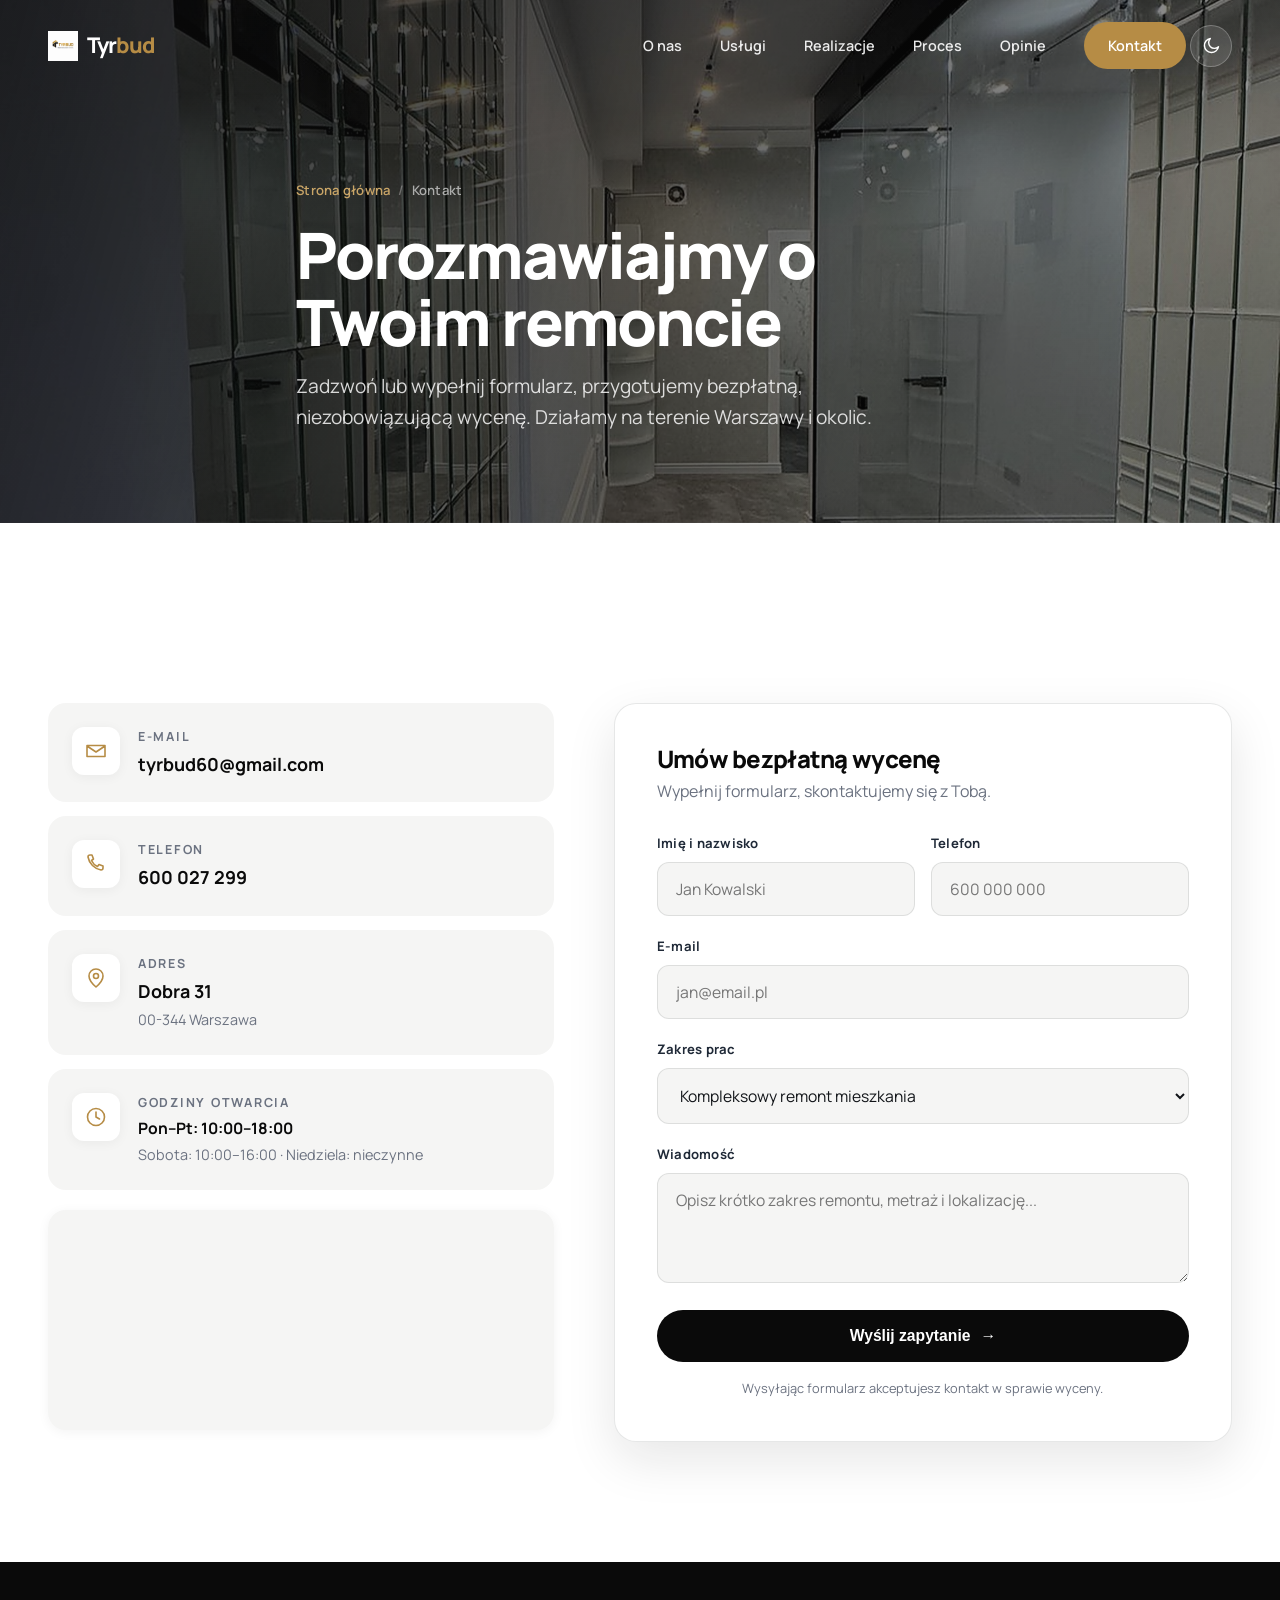
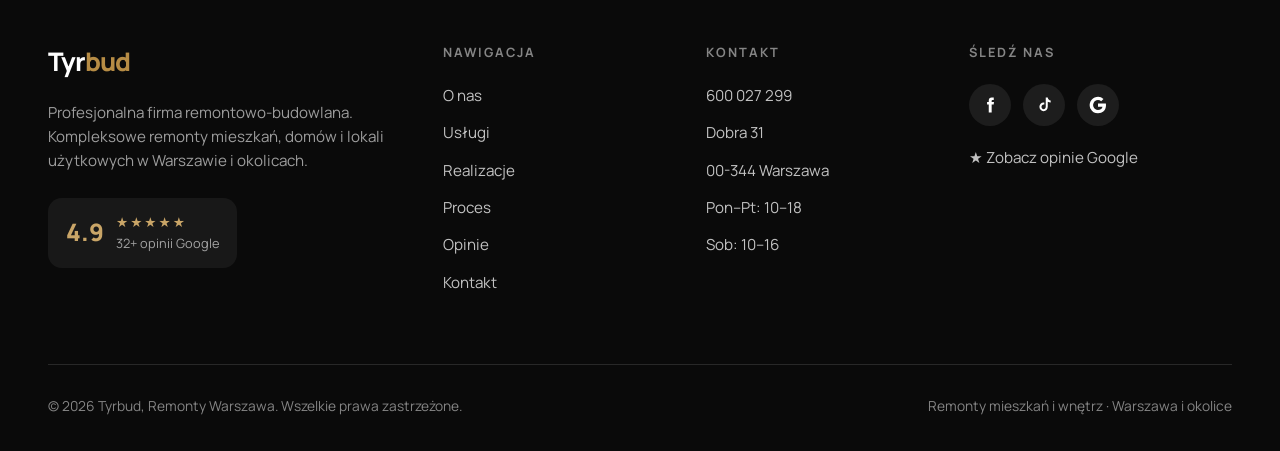
==== kontakt.html @ 95dbd60f "Add files via upload" ====
<!DOCTYPE html>
<html lang="pl" class="no-js">
<head>
<script>document.documentElement.classList.remove('no-js')</script>
<script>(function(){try{var t=localStorage.getItem('tyrbud-theme');if(t==='dark')document.documentElement.setAttribute('data-theme','dark');}catch(e){}})();</script>
<meta charset="UTF-8" />
<meta name="viewport" content="width=device-width, initial-scale=1.0" />
<meta name="robots" content="index, follow" />
<meta name="theme-color" content="#0A0A0A" />
<link rel="icon" type="image/png" href="assets/img/favicon.png" />
<title>Tyrbud | Kontakt · Umów Bezpłatną Wycenę Remontu w Warszawie</title>
<meta name="description" content="Skontaktuj się z Tyrbud: tel. 600 027 299, Dobra 31, 00-344 Warszawa. Umów bezpłatną wycenę remontu mieszkania lub łazienki. Warszawa i okolice." />
<link rel="canonical" href="https://tyrbud.pl/kontakt.html" />
<meta property="og:url" content="https://tyrbud.pl/kontakt.html" />
<meta property="og:type" content="website" />
<meta property="og:locale" content="pl_PL" />
<meta property="og:title" content="Tyrbud | Kontakt · Umów Bezpłatną Wycenę Remontu w Warszawie" />
<meta property="og:description" content="Skontaktuj się z Tyrbud: tel. 600 027 299, Dobra 31, 00-344 Warszawa. Umów bezpłatną wycenę remontu mieszkania lub łazienki. Warszawa i okolice." />
<meta property="og:image" content="https://tyrbud.pl/assets/img/tla/hero.jpg" />
<link rel="preconnect" href="https://fonts.googleapis.com" />
<link rel="preconnect" href="https://fonts.gstatic.com" crossorigin />
<link href="https://fonts.googleapis.com/css2?family=Manrope:wght@300;400;500;600;700;800&display=swap" rel="stylesheet" />
<link rel="stylesheet" href="assets/style.css" />

<script type="application/ld+json">
{
  "@context": "https://schema.org",
  "@type": ["LocalBusiness", "HomeAndConstructionBusiness"],
  "name": "Tyrbud, Remonty Warszawa",
  "url": "https://tyrbud.pl/",
  "telephone": "+48600027299",
  "priceRange": "$$",
  "image": "https://tyrbud.pl/assets/img/tla/hero.jpg",
  "address": {"@type": "PostalAddress","streetAddress": "Dobra 31","postalCode": "00-344","addressLocality": "Warszawa","addressCountry": "PL"},
  "geo": {"@type": "GeoCoordinates","latitude": 52.2394,"longitude": 21.0269},
  "areaServed": "Warszawa i okolice",
  "sameAs": ["https://www.facebook.com/Tyrbud/?locale=pl_PL", "https://www.google.com/maps/place/Remonty+Warszawa+-+Tyrbud"],
  "openingHoursSpecification": [
    {"@type": "OpeningHoursSpecification","dayOfWeek": ["Monday","Tuesday","Wednesday","Thursday","Friday"],"opens": "10:00","closes": "18:00"},
    {"@type": "OpeningHoursSpecification","dayOfWeek": "Saturday","opens": "10:00","closes": "16:00"}
  ],
  "aggregateRating": {"@type": "AggregateRating","ratingValue": "4.9","reviewCount": "32"}
}
</script>
</head>
<body>
<!-- SVG icon definitions -->
<svg width="0" height="0" style="position:absolute" aria-hidden="true" focusable="false">
  <defs>
    <g id="i-home"><path fill="none" stroke="currentColor" stroke-width="1.6" stroke-linecap="round" stroke-linejoin="round" d="M3 11.5 12 4l9 7.5M5 10v10h5v-6h4v6h5V10"/></g>
    <g id="i-house"><path fill="none" stroke="currentColor" stroke-width="1.6" stroke-linecap="round" stroke-linejoin="round" d="M4 21V9l8-6 8 6v12M4 21h16M9 21v-5h6v5M14 8h3"/></g>
    <g id="i-bath"><path fill="none" stroke="currentColor" stroke-width="1.6" stroke-linecap="round" stroke-linejoin="round" d="M3 12h18M5 12v4a3 3 0 0 0 3 3h8a3 3 0 0 0 3-3v-4M6 12V6a2 2 0 0 1 2-2 2 2 0 0 1 2 2M7 19l-1 2M18 19l1 2"/></g>
    <g id="i-kitchen"><path fill="none" stroke="currentColor" stroke-width="1.6" stroke-linecap="round" stroke-linejoin="round" d="M4 3h16v18H4zM4 9h16M8 5v2M12 5v2M8 13v4"/></g>
    <g id="i-paint"><path fill="none" stroke="currentColor" stroke-width="1.6" stroke-linecap="round" stroke-linejoin="round" d="M4 5a1 1 0 0 1 1-1h11a1 1 0 0 1 1 1v4a1 1 0 0 1-1 1H5a1 1 0 0 1-1-1zM17 6h2a1 1 0 0 1 1 1v3a2 2 0 0 1-2 2h-6v3M11 17h2v5h-2z"/></g>
    <g id="i-trowel"><path fill="none" stroke="currentColor" stroke-width="1.6" stroke-linecap="round" stroke-linejoin="round" d="M14 3 21 10 12 13 3 21M14 10 8 16"/></g>
    <g id="i-plank"><path fill="none" stroke="currentColor" stroke-width="1.6" stroke-linecap="round" stroke-linejoin="round" d="M3 6h18v4H3zM3 14h18v4H3zM8 6v4M15 14v4"/></g>
    <g id="i-tile"><path fill="none" stroke="currentColor" stroke-width="1.6" stroke-linecap="round" stroke-linejoin="round" d="M4 4h7v7H4zM13 4h7v7h-7zM4 13h7v7H4zM13 13h7v7h-7z"/></g>
    <g id="i-bolt"><path fill="none" stroke="currentColor" stroke-width="1.6" stroke-linecap="round" stroke-linejoin="round" d="M13 2 4 14h7l-1 8 9-12h-7z"/></g>
    <g id="i-water"><path fill="none" stroke="currentColor" stroke-width="1.6" stroke-linecap="round" stroke-linejoin="round" d="M12 3s6 6.5 6 10.5A6 6 0 0 1 6 13.5C6 9.5 12 3 12 3z"/></g>
    <g id="i-ruler"><path fill="none" stroke="currentColor" stroke-width="1.6" stroke-linecap="round" stroke-linejoin="round" d="M4 15 15 4l5 5L9 20zM8 11l2 2M11 8l2 2M14 5l2 2"/></g>
    <g id="i-tools"><path fill="none" stroke="currentColor" stroke-width="1.6" stroke-linecap="round" stroke-linejoin="round" d="M14 6a3.5 3.5 0 0 0 4.6 4.6L21 13l-3 3-2.4-2.4A3.5 3.5 0 0 0 11 9L8 6l2-2zM6 14l4 4-3 3-4-4z"/></g>
    <g id="i-clock"><circle cx="12" cy="12" r="8.5" fill="none" stroke="currentColor" stroke-width="1.6"/><path fill="none" stroke="currentColor" stroke-width="1.6" stroke-linecap="round" d="M12 7v5l3.5 2"/></g>
    <g id="i-user"><path fill="none" stroke="currentColor" stroke-width="1.6" stroke-linecap="round" stroke-linejoin="round" d="M12 12a4 4 0 1 0 0-8 4 4 0 0 0 0 8zM5 20a7 7 0 0 1 14 0"/></g>
    <g id="i-award"><circle cx="12" cy="9" r="5.5" fill="none" stroke="currentColor" stroke-width="1.6"/><path fill="none" stroke="currentColor" stroke-width="1.6" stroke-linecap="round" stroke-linejoin="round" d="M9 13.5 8 21l4-2 4 2-1-7.5"/></g>
    <g id="i-diamond"><path fill="none" stroke="currentColor" stroke-width="1.6" stroke-linecap="round" stroke-linejoin="round" d="M6 3h12l3 5-9 13L3 8zM3 8h18M9 3 8 8l4 13M15 3l1 5-4 13"/></g>
    <g id="i-shield"><path fill="none" stroke="currentColor" stroke-width="1.6" stroke-linecap="round" stroke-linejoin="round" d="M12 3 5 6v5c0 4.5 3 8 7 10 4-2 7-5.5 7-10V6zM9 12l2 2 4-4"/></g>
    <g id="i-box"><path fill="none" stroke="currentColor" stroke-width="1.6" stroke-linecap="round" stroke-linejoin="round" d="M3 7 12 3l9 4v10l-9 4-9-4zM3 7l9 4 9-4M12 11v10"/></g>
    <g id="i-doc"><path fill="none" stroke="currentColor" stroke-width="1.6" stroke-linecap="round" stroke-linejoin="round" d="M6 3h8l4 4v14H6zM14 3v4h4M9 12h6M9 16h6"/></g>
    <g id="i-search"><circle cx="11" cy="11" r="6" fill="none" stroke="currentColor" stroke-width="1.6"/><path fill="none" stroke="currentColor" stroke-width="1.6" stroke-linecap="round" d="m20 20-4.5-4.5"/></g>
    <g id="i-phone"><path fill="none" stroke="currentColor" stroke-width="1.6" stroke-linecap="round" stroke-linejoin="round" d="M4 5c0-1 .8-2 2-2h2l1.5 4-2 1.5a12 12 0 0 0 6 6l1.5-2 4 1.5v2c0 1.2-1 2-2 2A16 16 0 0 1 4 5z"/></g>
    <g id="i-mail"><path fill="none" stroke="currentColor" stroke-width="1.6" stroke-linecap="round" stroke-linejoin="round" d="M3 6.5h18v11H3zM3 7l9 6 9-6"/></g>
    <g id="i-pin"><path fill="none" stroke="currentColor" stroke-width="1.6" stroke-linecap="round" stroke-linejoin="round" d="M12 21s7-6 7-11a7 7 0 0 0-14 0c0 5 7 11 7 11z"/><circle cx="12" cy="10" r="2.5" fill="none" stroke="currentColor" stroke-width="1.6"/></g>
    <g id="i-check"><path fill="none" stroke="currentColor" stroke-width="2" stroke-linecap="round" stroke-linejoin="round" d="m5 12 4 4 10-10"/></g>
    <g id="i-star"><path fill="currentColor" d="m12 3 2.6 5.3 5.9.9-4.3 4.1 1 5.8L12 16.9 6.8 19.1l1-5.8L3.5 9.2l5.9-.9z"/></g>
    <g id="i-fb"><path fill="currentColor" d="M14 8.5V7c0-.7.3-1 1-1h1.5V3H14c-2.2 0-3.5 1.3-3.5 3.6V8.5H8.5v3h2V21h3.5v-9.5h2.4l.4-3z"/></g>
    <g id="i-tiktok"><path fill="currentColor" d="M16.5 3c.3 2 1.6 3.5 3.5 3.7v2.4c-1.2 0-2.4-.4-3.5-1v6.1c0 3-2.2 5.3-5 5.3s-5-2.4-5-5.3 2.2-5.3 5-5.3c.3 0 .6 0 .9.1v2.5c-.3-.1-.6-.2-.9-.2-1.4 0-2.5 1.2-2.5 2.9s1.1 2.9 2.5 2.9 2.6-1.2 2.6-2.9V3z"/></g>
    <g id="i-google"><path fill="currentColor" d="M21.6 12.2c0-.7-.1-1.4-.2-2H12v3.8h5.4a4.6 4.6 0 0 1-2 3v2.5h3.2c1.9-1.7 3-4.3 3-7.3z"/><path fill="currentColor" d="M12 22c2.7 0 5-.9 6.6-2.4l-3.2-2.5c-.9.6-2 .9-3.4.9-2.6 0-4.8-1.7-5.6-4.1H3.1v2.6A10 10 0 0 0 12 22z"/><path fill="currentColor" d="M6.4 13.9a6 6 0 0 1 0-3.8V7.5H3.1a10 10 0 0 0 0 9z"/><path fill="currentColor" d="M12 6c1.5 0 2.8.5 3.8 1.5l2.8-2.8A10 10 0 0 0 3.1 7.5l3.3 2.6C7.2 7.7 9.4 6 12 6z"/></g>
  </defs>
</svg>
<header class="nav" id="nav">
  <div class="wrap nav-inner">
    <a href="index.html" class="logo"><img class="logo-mark logo-mark-light" src="assets/img/znak-light.png" alt="" aria-hidden="true" /><img class="logo-mark logo-mark-dark" src="assets/img/znak.png" alt="" aria-hidden="true" /><span class="logo-txt">Tyr<b>bud</b></span></a>
    <nav class="nav-links" id="navLinks">
      <a href="o-nas.html">O nas</a>
      <a href="uslugi.html">Usługi</a>
      <a href="realizacje.html">Realizacje</a>
      <a href="proces.html">Proces</a>
      <a href="opinie.html">Opinie</a>
      <a href="kontakt.html" class="nav-cta">Kontakt</a>
    </nav>
    <button class="burger" id="burger" aria-label="Menu"><span></span><span></span><span></span></button>
  </div>
</header>
<section class="page-hero">
  <div class="page-hero-bg"><img src="assets/img/tla/kontakt.jpg" alt="Porozmawiajmy o Twoim remoncie" fetchpriority="high" /></div>
  <div class="wrap">
    <div class="crumbs"><a href="index.html">Strona główna</a><span>/</span>Kontakt</div>
    <h1>Porozmawiajmy o Twoim remoncie</h1>
    <p class="lead">Zadzwoń lub wypełnij formularz, przygotujemy bezpłatną, niezobowiązującą wycenę. Działamy na terenie Warszawy i okolic.</p>
  </div>
</section>
<section class="pad">
  <div class="wrap">
    <div class="contact-grid">
      <div class="contact-info reveal">
        <div class="ci-card"><div class="ci-ico"><span class="ic"><svg viewBox="0 0 24 24"><use href="#i-mail"/></svg></span></div><div><div class="l">E-mail</div><div class="v"><a href="mailto:tyrbud60@gmail.com">tyrbud60@gmail.com</a></div></div></div>
        <div class="ci-card"><div class="ci-ico"><span class="ic"><svg viewBox="0 0 24 24"><use href="#i-phone"/></svg></span></div><div><div class="l">Telefon</div><div class="v"><a href="tel:+48600027299">600 027 299</a></div></div></div>
        <div class="ci-card"><div class="ci-ico"><span class="ic"><svg viewBox="0 0 24 24"><use href="#i-pin"/></svg></span></div><div><div class="l">Adres</div><div class="v">Dobra 31</div><div class="s">00-344 Warszawa</div></div></div>
        <div class="ci-card"><div class="ci-ico"><span class="ic"><svg viewBox="0 0 24 24"><use href="#i-clock"/></svg></span></div><div><div class="l">Godziny otwarcia</div><div class="v" style="font-size:.98rem">Pon–Pt: 10:00–18:00</div><div class="s">Sobota: 10:00–16:00 · Niedziela: nieczynne</div></div></div>
        <div class="map-embed"><iframe title="Mapa Tyrbud, Dobra 31, Warszawa" loading="lazy" allowfullscreen referrerpolicy="no-referrer-when-downgrade" src="https://maps.google.com/maps?q=Dobra%2031%2C%2000-344%20Warszawa&t=&z=15&ie=UTF8&iwloc=&output=embed"></iframe></div>
      </div>
      <div class="form-card reveal" data-d="1">
        <h3>Umów bezpłatną wycenę</h3>
        <p>Wypełnij formularz, skontaktujemy się z Tobą.</p>
        <form action="https://formspree.io/f/xkjweezk" method="POST">
          <div class="form-row">
            <div class="field"><label for="name">Imię i nazwisko</label><input type="text" id="name" name="name" placeholder="Jan Kowalski" required /></div>
            <div class="field"><label for="phone">Telefon</label><input type="tel" id="phone" name="phone" placeholder="600 000 000" required /></div>
          </div>
          <div class="field"><label for="email">E-mail</label><input type="email" id="email" name="email" placeholder="jan@email.pl" required /></div>
          <div class="field"><label for="scope">Zakres prac</label>
            <select id="scope" name="scope"><option>Kompleksowy remont mieszkania</option><option>Remont łazienki</option><option>Kompleksowe wykończenie wnętrz</option><option>Instalacje hydrauliczne / elektryczne</option><option>Adaptacja lokalu użytkowego</option><option>Inne</option></select>
          </div>
          <div class="field"><label for="msg">Wiadomość</label><textarea id="msg" name="message" placeholder="Opisz krótko zakres remontu, metraż i lokalizację..."></textarea></div>
          <button type="submit" class="btn btn-primary">Wyślij zapytanie <span class="arr">→</span></button>
          <p class="form-note">Wysyłając formularz akceptujesz kontakt w sprawie wyceny.</p>
        </form>
      </div>
    </div>
  </div>
</section>

<footer>
  <div class="wrap">
    <div class="foot-grid">
      <div>
        <div class="foot-logo">Tyr<span>bud</span></div>
        <p class="foot-about">Profesjonalna firma remontowo-budowlana. Kompleksowe remonty mieszkań, domów i lokali użytkowych w Warszawie i okolicach.</p>
        <div class="foot-rating">
          <span class="fr-n">4.9</span>
          <div><div class="fr-s">★★★★★</div><div class="fr-t">32+ opinii Google</div></div>
        </div>
      </div>
      <div class="foot-col">
        <h4>Nawigacja</h4>
        <a href="o-nas.html">O nas</a>
        <a href="uslugi.html">Usługi</a>
        <a href="realizacje.html">Realizacje</a>
        <a href="proces.html">Proces</a>
        <a href="opinie.html">Opinie</a>
        <a href="kontakt.html">Kontakt</a>
      </div>
      <div class="foot-col">
        <h4>Kontakt</h4>
        <a href="tel:+48600027299">600 027 299</a>
        <p>Dobra 31</p>
        <p>00-344 Warszawa</p>
        <p>Pon–Pt: 10–18</p>
        <p>Sob: 10–16</p>
      </div>
      <div class="foot-col">
        <h4>Śledź nas</h4>
        <div class="foot-social">
          <a href="https://www.facebook.com/Tyrbud/?locale=pl_PL" target="_blank" rel="noopener" aria-label="Facebook"><span class="ic"><svg viewBox="0 0 24 24"><use href="#i-fb"/></svg></span></a>
          <a href="https://www.tiktok.com/@remontymieszkaniatyrbud" target="_blank" rel="noopener" aria-label="TikTok"><span class="ic"><svg viewBox="0 0 24 24"><use href="#i-tiktok"/></svg></span></a>
          <a href="https://www.google.com/maps/place/Remonty+Warszawa+-+Tyrbud/@52.238828,21.024805,17z/data=!4m16!1m9!3m8!1s0x471ecc5975197ccd:0x70a390a2ac879009!2sRemonty+Warszawa+-+Tyrbud!8m2!3d52.238828!4d21.0273799!9m1!1b1!16s%2Fg%2F1hc9wfp7b!3m5!1s0x471ecc5975197ccd:0x70a390a2ac879009!8m2!3d52.238828!4d21.0273799!16s%2Fg%2F1hc9wfp7b?entry=ttu" target="_blank" rel="noopener" aria-label="Google Maps"><span class="ic"><svg viewBox="0 0 24 24"><use href="#i-google"/></svg></span></a>
        </div>
        <a href="https://www.google.com/maps/place/Remonty+Warszawa+-+Tyrbud/@52.238828,21.024805,17z/data=!4m16!1m9!3m8!1s0x471ecc5975197ccd:0x70a390a2ac879009!2sRemonty+Warszawa+-+Tyrbud!8m2!3d52.238828!4d21.0273799!9m1!1b1!16s%2Fg%2F1hc9wfp7b!3m5!1s0x471ecc5975197ccd:0x70a390a2ac879009!8m2!3d52.238828!4d21.0273799!16s%2Fg%2F1hc9wfp7b?entry=ttu" target="_blank" rel="noopener" style="margin-top:20px;display:inline-block">★ Zobacz opinie Google</a>
      </div>
    </div>
    <div class="foot-bottom">
      <div>© 2026 Tyrbud, Remonty Warszawa. Wszelkie prawa zastrzeżone.</div>
      <div>Remonty mieszkań i wnętrz · Warszawa i okolice</div>
    </div>
  </div>
</footer>
<script>
const nav=document.getElementById('nav');
window.addEventListener('scroll',()=>{nav.classList.toggle('scrolled',window.scrollY>40)},{passive:true});
const burger=document.getElementById('burger'),navLinks=document.getElementById('navLinks');
burger.addEventListener('click',()=>{navLinks.classList.toggle('open');burger.classList.toggle('active')});
navLinks.querySelectorAll('a').forEach(a=>a.addEventListener('click',()=>{navLinks.classList.remove('open');burger.classList.remove('active')}));
const io=new IntersectionObserver((es)=>{es.forEach(e=>{if(e.isIntersecting){e.target.classList.add('in');io.unobserve(e.target)}})},{threshold:.12,rootMargin:'0px 0px -60px 0px'});
document.querySelectorAll('.reveal').forEach(el=>io.observe(el));
const counters=document.querySelectorAll('[data-count]');
const cio=new IntersectionObserver((es)=>{es.forEach(e=>{if(e.isIntersecting){const el=e.target,t=+el.dataset.count,suf=el.dataset.suffix||'';let n=0;const st=Math.ceil(t/40);const iv=setInterval(()=>{n+=st;if(n>=t){n=t;clearInterval(iv)}el.textContent=n+suf},28);cio.unobserve(el)}})},{threshold:.5});
counters.forEach(c=>cio.observe(c));
document.querySelectorAll('.faq-q').forEach(q=>{q.addEventListener('click',()=>{const item=q.parentElement,a=item.querySelector('.faq-a'),open=item.classList.contains('open');document.querySelectorAll('.faq-item').forEach(i=>{i.classList.remove('open');i.querySelector('.faq-a').style.maxHeight=null});if(!open){item.classList.add('open');a.style.maxHeight=a.scrollHeight+'px'}})});
</script>

<script src="assets/theme.js"></script>
</body>
</html>
---- assets/style.css ----
:root{
  --white:#FFFFFF;
  --charcoal:#1F2937;
  --warm-gray:#F5F5F4;
  --bronze:#B68C45;
  --bronze-soft:#C9A567;
  --black:#0A0A0A;
  --ink:#111418;
  --muted:#6B7280;
  --line:rgba(17,20,24,.10);
  --shadow-sm:0 2px 12px rgba(17,20,24,.05);
  --shadow-md:0 18px 50px rgba(17,20,24,.10);
  --shadow-lg:0 40px 90px rgba(17,20,24,.16);
  --r:22px;
  --ease:cubic-bezier(.19,1,.22,1);
  --page:#FFFFFF;
  --surface:#FFFFFF;
  --surface-2:#F5F5F4;
  --heading:#0A0A0A;
}

/* ---------- DARK THEME ---------- */
:root[data-theme="dark"]{
  --white:#161A20;
  --warm-gray:#1C2128;
  --black:#0C0F14;
  --ink:#E7EAEE;
  --muted:#9AA3AF;
  --line:rgba(255,255,255,.10);
  --shadow-sm:0 2px 12px rgba(0,0,0,.35);
  --shadow-md:0 18px 50px rgba(0,0,0,.45);
  --shadow-lg:0 40px 90px rgba(0,0,0,.55);
  --page:#0F1216;
  --surface:#161A20;
  --surface-2:#1C2128;
  --heading:#F3F5F7;
}
:root[data-theme="dark"] body{background:var(--page)}
:root[data-theme="dark"] h1,
:root[data-theme="dark"] h2,
:root[data-theme="dark"] h3{color:var(--heading)}
/* keep the intentionally-dark sections readable, lifted off the page bg */
:root[data-theme="dark"] .trust,
:root[data-theme="dark"] .process,
:root[data-theme="dark"] footer,
:root[data-theme="dark"] .cta-band{background:#12161C}
:root[data-theme="dark"] header.nav.scrolled{background:rgba(15,18,22,.85)}
:root[data-theme="dark"] header.nav.scrolled .logo{color:var(--heading)}
:root[data-theme="dark"] header.nav.scrolled .nav-links a{color:var(--ink)}
:root[data-theme="dark"] header.nav.scrolled .burger span{background:var(--heading)}
:root[data-theme="dark"] header.nav.scrolled .logo .logo-mark-light{display:block}
:root[data-theme="dark"] header.nav.scrolled .logo .logo-mark-dark{display:none}
:root[data-theme="dark"] .form-card .btn-primary{background:var(--bronze);color:#fff}
:root[data-theme="dark"] .field input:focus,
:root[data-theme="dark"] .field select:focus,
:root[data-theme="dark"] .field textarea:focus{background:var(--surface-2)}
@media(max-width:680px){
  :root[data-theme="dark"] .nav-links a{color:var(--heading)!important}
  /* lift the toggle out of the slide-in panel into the top bar */
  .theme-toggle{position:fixed;top:16px;right:74px;z-index:120;margin:0}
  header.nav.scrolled .theme-toggle{top:10px}
}

/* ---------- THEME TOGGLE BUTTON ---------- */
.theme-toggle{
  width:42px;height:42px;border-radius:50%;flex-shrink:0;
  display:inline-flex;align-items:center;justify-content:center;
  background:rgba(255,255,255,.12);border:1px solid rgba(255,255,255,.25);
  color:#fff;cursor:pointer;transition:all .35s var(--ease);margin-left:4px;
}
.theme-toggle:hover{background:rgba(255,255,255,.22);transform:translateY(-2px)}
header.nav.scrolled .theme-toggle{
  background:rgba(17,20,24,.06);border-color:var(--line);color:var(--charcoal);
}
:root[data-theme="dark"] header.nav.scrolled .theme-toggle{
  background:rgba(255,255,255,.08);border-color:rgba(255,255,255,.18);color:var(--heading);
}
.theme-toggle .ic{width:20px;height:20px}
.theme-toggle .i-sun{display:none}
.theme-toggle .i-moon{display:block}
/* desktop: keep logo left, nav group (links + toggle) right */
@media(min-width:681px){
  .nav-inner{justify-content:flex-start}
  .nav-links{margin-left:auto}
}
:root[data-theme="dark"] .theme-toggle .i-sun{display:block}
:root[data-theme="dark"] .theme-toggle .i-moon{display:none}

*{margin:0;padding:0;box-sizing:border-box}
html{scroll-behavior:smooth;-webkit-text-size-adjust:100%}
body{
  font-family:'Manrope',system-ui,sans-serif;
  color:var(--ink);
  background:var(--white);
  line-height:1.6;
  overflow-x:hidden;
  font-weight:400;
  -webkit-font-smoothing:antialiased;
}
img{display:block;max-width:100%}
a{color:inherit;text-decoration:none}
::selection{background:var(--bronze);color:#fff}

.wrap{max-width:1240px;margin:0 auto;padding:0 28px}

/* icons */
.ic{display:inline-block;flex-shrink:0;vertical-align:middle}
.ic svg{display:block;width:100%;height:100%}
.svc-ico .ic{width:34px;height:34px;color:var(--bronze)}
.why-ico .ic{width:26px;height:26px}
.stat-ico .ic{width:28px;height:28px;color:var(--bronze-soft)}
.ci-ico .ic{width:24px;height:24px}

h1,h2,h3{font-weight:800;letter-spacing:-.03em;line-height:1.05;color:var(--black)}
.eyebrow{
  font-size:.72rem;font-weight:700;letter-spacing:.24em;text-transform:uppercase;
  color:var(--bronze);display:inline-block;
}

/* ---------- NAV ---------- */
header.nav{
  position:fixed;top:0;left:0;right:0;z-index:100;
  transition:all .5s var(--ease);
  padding:22px 0;
}
/* Telefon: subtelne odgrodzenie navu od treści, gdy jest przezroczysty (nieprzewinięty) */
@media(max-width:680px){
  header.nav::before{
    content:"";position:absolute;inset:0;z-index:-1;pointer-events:none;
    background:linear-gradient(to bottom, rgba(10,10,10,.55) 0%, rgba(10,10,10,.28) 55%, rgba(10,10,10,0) 100%);
    opacity:1;transition:opacity .4s var(--ease);
  }
  header.nav.scrolled::before{opacity:0}
}
header.nav.scrolled{
  background:rgba(255,255,255,.85);
  backdrop-filter:blur(18px);
  box-shadow:0 1px 0 var(--line);
  padding:14px 0;
}
.nav-inner{display:flex;align-items:center;justify-content:space-between}
.logo{font-weight:800;font-size:1.35rem;letter-spacing:-.04em;color:#fff;transition:color .5s var(--ease);display:inline-flex;align-items:center;gap:9px}
.logo span{color:inherit}
.logo .logo-txt b{color:var(--bronze);font-weight:800}
.logo .logo-mark{height:30px;width:auto;flex-shrink:0;transition:height .5s var(--ease)}
.logo .logo-mark-dark{display:none}
header.nav.scrolled .logo .logo-mark{height:26px}
header.nav.scrolled .logo .logo-mark-light{display:none}
header.nav.scrolled .logo .logo-mark-dark{display:block}
header.nav.scrolled .logo{color:var(--black)}
.nav-links{display:flex;gap:38px;align-items:center}
.nav-links a{font-size:.9rem;font-weight:600;color:rgba(255,255,255,.9);transition:color .3s;position:relative}
.nav-links a::after{content:"";position:absolute;left:0;bottom:-6px;width:0;height:1.5px;background:var(--bronze);transition:width .35s var(--ease)}
.nav-links a:hover::after{width:100%}
header.nav.scrolled .nav-links a{color:var(--charcoal)}
.nav-cta{
  background:var(--bronze);color:#fff!important;padding:12px 24px;border-radius:100px;
  font-weight:700;font-size:.85rem;transition:all .4s var(--ease);
}
.nav-cta::after{display:none}
.nav-cta:hover{background:var(--black);transform:translateY(-2px);box-shadow:0 12px 30px rgba(182,140,69,.35)}
.burger{display:none;flex-direction:column;gap:5px;cursor:pointer;background:none;border:0;padding:8px;z-index:110}
.burger span{width:26px;height:2px;background:#fff;transition:all .4s var(--ease)}
header.nav.scrolled .burger span{background:var(--black)}

/* ---------- HERO ---------- */
.hero{
  position:relative;min-height:100vh;display:flex;align-items:center;
  color:#fff;overflow:hidden;
}
.hero-bg{position:absolute;inset:0;z-index:-2}
.hero-bg img{width:100%;height:100%;object-fit:cover;transform:scale(1.08);animation:heroZoom 14s ease-out forwards}
@keyframes heroZoom{to{transform:scale(1)}}
.hero-bg::after{
  content:"";position:absolute;inset:0;
  background:linear-gradient(105deg,rgba(10,10,10,.82) 0%,rgba(10,10,10,.55) 45%,rgba(10,10,10,.28) 100%);
}
.hero-inner{padding-top:120px;padding-bottom:60px;width:100%}
.hero-grid{display:grid;grid-template-columns:1.15fr .85fr;gap:60px;align-items:center}
.hero h1{
  font-size:clamp(2.6rem,6vw,4.7rem);color:#fff;margin:26px 0 24px;max-width:14ch;
}
.hero h1 em{font-style:normal;color:var(--bronze-soft)}
.hero p.sub{font-size:clamp(1.05rem,1.5vw,1.28rem);color:rgba(255,255,255,.82);max-width:44ch;font-weight:400;margin-bottom:38px}
.hero-btns{display:flex;gap:16px;flex-wrap:wrap}
.btn{
  display:inline-flex;align-items:center;gap:10px;padding:17px 34px;border-radius:100px;
  font-weight:700;font-size:.98rem;transition:all .45s var(--ease);cursor:pointer;border:0;
}
.btn-primary{background:var(--bronze);color:#fff}
.btn-primary:hover{background:#fff;color:var(--black);transform:translateY(-3px);box-shadow:0 18px 44px rgba(0,0,0,.3)}
.btn-ghost{background:transparent;color:#fff;border:1.5px solid rgba(255,255,255,.35)}
.btn-ghost:hover{background:#fff;color:var(--black);border-color:#fff;transform:translateY(-3px)}
.btn .arr{transition:transform .4s var(--ease)}
.btn:hover .arr{transform:translateX(5px)}

.hero-stats{display:grid;gap:16px}
.stat-card{
  background:rgba(255,255,255,.09);border:1px solid rgba(255,255,255,.16);
  backdrop-filter:blur(14px);border-radius:18px;padding:24px 26px;
  display:flex;align-items:center;gap:18px;transition:all .5s var(--ease);
}
.stat-card:hover{background:rgba(255,255,255,.15);transform:translateX(6px)}
.stat-ico{flex-shrink:0;display:inline-flex;align-items:center;justify-content:center}
.stat-num{font-size:1.9rem;font-weight:800;color:#fff;letter-spacing:-.03em;line-height:1}
.stat-lbl{font-size:.86rem;color:rgba(255,255,255,.72);font-weight:500}
.hero-stats .stat-card:nth-child(2),.hero-stats .stat-card:nth-child(3){padding:18px 26px}
.hero-stats .stat-card:nth-child(2) .stat-lbl,.hero-stats .stat-card:nth-child(3) .stat-lbl{font-size:.95rem;color:#fff;font-weight:600}

.scroll-hint{position:absolute;bottom:34px;left:50%;transform:translateX(-50%);color:rgba(255,255,255,.6);font-size:.72rem;letter-spacing:.2em;text-transform:uppercase;display:flex;flex-direction:column;align-items:center;gap:10px}
.scroll-line{width:1px;height:44px;background:linear-gradient(rgba(255,255,255,.5),transparent);position:relative;overflow:hidden}
.scroll-line::after{content:"";position:absolute;top:-44px;left:0;width:100%;height:44px;background:var(--bronze);animation:scrollDown 2.2s var(--ease) infinite}
@keyframes scrollDown{to{top:44px}}

/* ---------- TRUST BAR ---------- */
.trust{background:var(--black);color:#fff;padding:26px 0}
.trust-inner{display:flex;flex-wrap:wrap;align-items:center;justify-content:center;gap:clamp(14px,2.4vw,40px)}
.trust-track{display:contents}
.trust-track[aria-hidden="true"]{display:none}
.trust-track > .trust-sep:last-child{display:none}
.trust-item{display:flex;align-items:center;gap:9px;font-size:clamp(.78rem,1.15vw,.94rem);font-weight:600;color:rgba(255,255,255,.85);white-space:nowrap;flex-shrink:0}
.trust-item .g{color:var(--bronze-soft);font-weight:800}
.trust-sep{width:1px;height:18px;background:rgba(255,255,255,.18);flex-shrink:0}
.trust-item .star{color:var(--bronze-soft)}

/* Telefon: cienki, przewijający się suwak (marquee) */
@media(max-width:680px){
  .trust{padding:12px 0;overflow:hidden}
  .trust-inner{flex-wrap:nowrap;justify-content:flex-start;gap:0;width:max-content;padding:0;animation:trustScroll 22s linear infinite}
  .trust-track{display:flex;align-items:center;gap:26px;padding-right:26px}
  .trust-track[aria-hidden="true"]{display:flex}
  .trust-track > .trust-sep:last-child{display:block}
  .trust-item{font-size:.82rem}
}
@keyframes trustScroll{
  from{transform:translateX(0)}
  to{transform:translateX(-50%)}
}
@media(prefers-reduced-motion:reduce){
  .trust-inner{animation:none}
}

/* ---------- SECTION SHELL ---------- */
section{position:relative}
.pad{padding:120px 0}
.pad-sm{padding:90px 0}
.center{text-align:center}
.sec-head{max-width:640px}
.sec-head.center{margin:0 auto}
.sec-head h2{font-size:clamp(2rem,4vw,3.2rem);margin:22px 0 18px}
.sec-head p{font-size:1.1rem;color:var(--muted);font-weight:400}

/* ---------- ABOUT ---------- */
.about-grid{display:grid;grid-template-columns:1fr 1fr;gap:70px;align-items:center}
.about-img-wrap{position:relative}
.about-img{border-radius:var(--r);width:100%;height:560px;object-fit:cover;box-shadow:var(--shadow-md)}
.about-badge{
  position:absolute;bottom:-28px;left:-28px;background:var(--white);border-radius:20px;
  padding:26px 30px;box-shadow:var(--shadow-lg);border:1px solid var(--line);
}
.about-badge .n{font-size:2.6rem;font-weight:800;color:var(--bronze);letter-spacing:-.04em;line-height:1}
.about-badge .t{font-size:.86rem;color:var(--muted);font-weight:600;margin-top:4px}
.about-list{display:grid;grid-template-columns:1fr 1fr;gap:18px 26px;margin-top:34px}
.about-item{display:flex;gap:13px;align-items:flex-start}
.about-item .ck{color:var(--bronze);font-weight:800;flex-shrink:0;margin-top:2px;display:inline-flex;align-items:center}
.about-item .txt{font-size:.98rem;font-weight:600;color:var(--charcoal)}
.about-item small{display:block;font-weight:400;color:var(--muted);font-size:.85rem;margin-top:2px}

/* ---------- SERVICES ---------- */
.services{background:var(--warm-gray)}
.svc-grid{display:grid;grid-template-columns:repeat(4,1fr);gap:20px;margin-top:60px}
.svc-card{
  background:var(--white);border-radius:var(--r);padding:34px 30px;border:1px solid transparent;
  transition:all .5s var(--ease);cursor:default;position:relative;overflow:hidden;
}
.svc-card::before{content:"";position:absolute;left:0;top:0;height:100%;width:3px;background:var(--bronze);transform:scaleY(0);transform-origin:top;transition:transform .5s var(--ease)}
.svc-card:hover{transform:translateY(-8px);box-shadow:var(--shadow-md);border-color:var(--line)}
.svc-card:hover::before{transform:scaleY(1)}
.svc-ico{margin-bottom:20px;width:52px;height:52px;border-radius:14px;background:rgba(182,140,69,.1);display:flex;align-items:center;justify-content:center;transition:all .5s var(--ease)}
.svc-card:hover .svc-ico{background:var(--bronze)}
.svc-card:hover .svc-ico .ic{color:#fff}
.svc-card h3{font-size:1.12rem;margin-bottom:8px;letter-spacing:-.02em}
.svc-card p{font-size:.9rem;color:var(--muted);font-weight:400}

/* ---------- GALLERY ---------- */
.gal-grid{display:grid;grid-template-columns:repeat(6,1fr);gap:22px;margin-top:60px}
.gal-card{position:relative;border-radius:var(--r);overflow:hidden;cursor:pointer;min-height:340px}
.gal-card.wide{grid-column:span 4}
.gal-card.tall{grid-column:span 2}
.gal-card.half{grid-column:span 3}
.gal-card img{position:absolute;inset:0;width:100%;height:100%;object-fit:cover;transition:transform .9s var(--ease)}
.gal-card::after{content:"";position:absolute;inset:0;background:linear-gradient(to top,rgba(10,10,10,.85) 0%,rgba(10,10,10,.15) 55%,transparent 100%);transition:opacity .5s}
.gal-card:hover img{transform:scale(1.07)}
.gal-info{position:absolute;left:0;bottom:0;padding:30px;z-index:2;color:#fff;transform:translateY(8px);transition:transform .5s var(--ease)}
.gal-card:hover .gal-info{transform:translateY(0)}
.gal-cat{font-size:.72rem;letter-spacing:.2em;text-transform:uppercase;color:var(--bronze-soft);font-weight:700}
.gal-info h3{color:#fff;font-size:1.35rem;margin:8px 0 6px}
.gal-loc{font-size:.85rem;color:rgba(255,255,255,.75);display:flex;align-items:center;gap:6px}
.gal-desc{font-size:.88rem;color:rgba(255,255,255,.7);margin-top:10px;max-width:38ch;opacity:0;max-height:0;overflow:hidden;transition:all .5s var(--ease)}
.gal-card:hover .gal-desc{opacity:1;max-height:80px;margin-top:12px}

/* ---------- PROCESS ---------- */
.process{background:var(--black);color:#fff}
.process .sec-head h2{color:#fff}
.process .sec-head p{color:rgba(255,255,255,.65)}
.proc-grid{display:grid;grid-template-columns:repeat(4,1fr);gap:0;margin-top:64px;position:relative}
.proc-line{position:absolute;top:38px;left:12%;right:12%;height:1px;background:rgba(255,255,255,.15);z-index:0}
.proc-step{position:relative;z-index:1;padding:0 22px;text-align:center}
.proc-num{
  width:76px;height:76px;border-radius:50%;background:var(--black);border:1px solid rgba(255,255,255,.2);
  display:flex;align-items:center;justify-content:center;margin:0 auto 26px;font-size:1.5rem;font-weight:800;
  color:var(--bronze-soft);transition:all .5s var(--ease);position:relative;
}
.proc-step:hover .proc-num{background:var(--bronze);border-color:var(--bronze);color:#fff;transform:scale(1.08)}
.proc-step h3{color:#fff;font-size:1.2rem;margin-bottom:10px}
.proc-step p{font-size:.9rem;color:rgba(255,255,255,.6);font-weight:400}

/* ---------- WHY ---------- */
.why-grid{display:grid;grid-template-columns:repeat(4,1fr);gap:20px;margin-top:60px}
.why-card{
  padding:32px 28px;border-radius:var(--r);background:var(--warm-gray);
  transition:all .5s var(--ease);border:1px solid transparent;
}
.why-card:hover{background:var(--white);box-shadow:var(--shadow-md);transform:translateY(-6px);border-color:var(--line)}
.why-ico{
  width:52px;height:52px;border-radius:14px;background:rgba(182,140,69,.12);color:var(--bronze);
  display:flex;align-items:center;justify-content:center;font-size:1.4rem;margin-bottom:20px;transition:all .5s var(--ease);
}
.why-card:hover .why-ico{background:var(--bronze);color:#fff}
.why-card h3{font-size:1.08rem;margin-bottom:8px}
.why-card p{font-size:.9rem;color:var(--muted);font-weight:400}

/* ---------- REVIEWS ---------- */
.reviews{background:var(--warm-gray)}
.rev-top{display:flex;align-items:center;justify-content:space-between;flex-wrap:wrap;gap:30px;margin-bottom:56px}
.rev-score{display:flex;align-items:center;gap:24px}
.rev-big{font-size:4.5rem;font-weight:800;color:var(--black);letter-spacing:-.04em;line-height:.9}
.rev-stars{color:var(--bronze);font-size:1.3rem;letter-spacing:3px}
.rev-meta{font-size:.95rem;color:var(--muted);font-weight:600;margin-top:6px}
.rev-google{display:flex;align-items:center;gap:10px;font-weight:700;color:var(--charcoal)}
.rev-grid{display:grid;grid-template-columns:repeat(3,1fr);gap:22px}
.rev-card{
  background:var(--white);border-radius:var(--r);padding:34px;box-shadow:var(--shadow-sm);
  border:1px solid var(--line);transition:all .5s var(--ease);
}
.rev-card:hover{transform:translateY(-6px);box-shadow:var(--shadow-md)}
.rev-card .rs{color:var(--bronze);letter-spacing:2px;font-size:.95rem;margin-bottom:16px}
.rev-card p{font-size:1rem;color:var(--charcoal);font-weight:400;line-height:1.65}
.rev-author{display:flex;align-items:center;gap:14px;margin-top:24px}
.rev-av{width:46px;height:46px;border-radius:50%;background:var(--bronze);color:#fff;display:flex;align-items:center;justify-content:center;font-weight:800;font-size:1.05rem}
.rev-name{font-weight:700;font-size:.95rem}
.rev-role{font-size:.82rem;color:var(--muted)}

/* ---------- BEFORE / AFTER ---------- */
.ba-wrap{position:relative;max-width:920px;margin:60px auto 0;border-radius:var(--r);overflow:hidden;box-shadow:var(--shadow-lg);user-select:none;aspect-ratio:4/3;background:var(--warm-gray)}
.ba-img{position:absolute;inset:0;width:100%;height:100%;object-fit:cover;pointer-events:none}
.ba-after{clip-path:inset(0 0 0 50%)}
@supports not (aspect-ratio: 4/3){
  .ba-wrap{height:0;padding-bottom:75%}
}
.ba-label{position:absolute;top:22px;padding:8px 18px;border-radius:100px;font-size:.75rem;font-weight:700;letter-spacing:.12em;text-transform:uppercase;color:#fff;background:rgba(10,10,10,.6);backdrop-filter:blur(6px);z-index:3}
.ba-before-lbl{left:22px}
.ba-after-lbl{right:22px}
.ba-divider{position:absolute;top:0;bottom:0;left:50%;width:2px;background:#fff;z-index:4;transform:translateX(-50%)}
.ba-handle{
  position:absolute;top:50%;left:50%;transform:translate(-50%,-50%);width:56px;height:56px;
  border-radius:50%;background:#fff;box-shadow:0 6px 20px rgba(0,0,0,.3);z-index:5;cursor:ew-resize;
  display:flex;align-items:center;justify-content:center;color:var(--bronze);font-size:1.1rem;
}
.ba-range{position:absolute;inset:0;width:100%;height:100%;opacity:0;cursor:ew-resize;z-index:6;margin:0}

/* ---------- FAQ ---------- */
.faq-wrap{max-width:820px;margin:56px auto 0}
.faq-item{border-bottom:1px solid var(--line)}
.faq-q{
  width:100%;background:none;border:0;text-align:left;padding:26px 0;cursor:pointer;
  display:flex;align-items:center;justify-content:space-between;gap:20px;font-family:inherit;
  font-size:1.15rem;font-weight:700;color:var(--black);letter-spacing:-.02em;
}
.faq-ico{flex-shrink:0;width:34px;height:34px;border-radius:50%;border:1.5px solid var(--line);display:flex;align-items:center;justify-content:center;font-size:1.3rem;color:var(--bronze);transition:all .4s var(--ease)}
.faq-item.open .faq-ico{background:var(--bronze);color:#fff;border-color:var(--bronze);transform:rotate(45deg)}
.faq-a{max-height:0;overflow:hidden;transition:max-height .5s var(--ease)}
.faq-a p{padding:0 0 26px;color:var(--muted);font-size:1.02rem;font-weight:400;max-width:64ch}

/* ---------- FINAL CTA ---------- */
.final{position:relative;color:#fff;overflow:hidden;text-align:center}
.final-bg{position:absolute;inset:0;z-index:-2}
.final-bg img{width:100%;height:100%;object-fit:cover}
.final-bg::after{content:"";position:absolute;inset:0;background:linear-gradient(rgba(10,10,10,.86),rgba(10,10,10,.78))}
.final h2{color:#fff;font-size:clamp(2.2rem,4.5vw,3.6rem);max-width:20ch;margin:22px auto 20px}
.final p{color:rgba(255,255,255,.8);font-size:1.2rem;max-width:46ch;margin:0 auto 40px;font-weight:400}

/* ---------- CONTACT ---------- */
.contact-grid{display:grid;grid-template-columns:.9fr 1.1fr;gap:60px;margin-top:60px}
.contact-info{display:flex;flex-direction:column;gap:14px}
.ci-card{display:flex;gap:18px;align-items:flex-start;padding:24px;border-radius:18px;background:var(--warm-gray);transition:all .4s var(--ease)}
.ci-card:hover{background:var(--white);box-shadow:var(--shadow-sm)}
.ci-ico{width:48px;height:48px;flex-shrink:0;border-radius:12px;background:var(--white);color:var(--bronze);display:flex;align-items:center;justify-content:center;font-size:1.3rem;box-shadow:var(--shadow-sm)}
.ci-card .l{font-size:.78rem;letter-spacing:.14em;text-transform:uppercase;color:var(--muted);font-weight:700}
.ci-card .v{font-size:1.12rem;font-weight:700;color:var(--black);margin-top:3px}
.ci-card .v a:hover{color:var(--bronze)}
.ci-card .s{font-size:.9rem;color:var(--muted);margin-top:2px}
.map-embed{margin-top:6px;border-radius:18px;overflow:hidden;height:220px;box-shadow:var(--shadow-sm);position:relative;background:var(--warm-gray)}
.map-embed iframe{width:100%;height:100%;border:0;filter:grayscale(.25) contrast(1.05)}

.form-card{background:var(--white);border:1px solid var(--line);border-radius:var(--r);padding:42px;box-shadow:var(--shadow-md)}
.form-card h3{font-size:1.5rem;margin-bottom:8px}
.form-card > p{color:var(--muted);margin-bottom:28px;font-weight:400}
.field{margin-bottom:20px}
.field label{display:block;font-size:.82rem;font-weight:700;color:var(--charcoal);margin-bottom:8px;letter-spacing:.02em}
.field input,.field select,.field textarea{
  width:100%;padding:15px 18px;border:1.5px solid var(--line);border-radius:12px;font-family:inherit;
  font-size:.98rem;color:var(--ink);background:var(--warm-gray);transition:all .3s var(--ease);
}
.field input:focus,.field select:focus,.field textarea:focus{outline:0;border-color:var(--bronze);background:#fff;box-shadow:0 0 0 4px rgba(182,140,69,.1)}
.field textarea{resize:vertical;min-height:110px}
.form-row{display:grid;grid-template-columns:1fr 1fr;gap:16px}
.form-card .btn-primary{width:100%;justify-content:center;background:var(--black)}
.form-card .btn-primary:hover{background:var(--bronze);color:#fff;transform:translateY(-2px)}
.form-note{font-size:.8rem;color:var(--muted);text-align:center;margin-top:16px}

/* ---------- FOOTER ---------- */
footer{background:var(--black);color:#fff;padding:80px 0 34px}
.foot-grid{display:grid;grid-template-columns:1.6fr 1fr 1fr 1.2fr;gap:44px;padding-bottom:56px;border-bottom:1px solid rgba(255,255,255,.12)}
.foot-logo{font-size:1.6rem;font-weight:800;letter-spacing:-.04em;margin-bottom:18px}
.foot-logo span{color:var(--bronze)}
.foot-about{color:rgba(255,255,255,.6);font-size:.95rem;font-weight:400;max-width:38ch;margin-bottom:24px}
.foot-rating{display:flex;align-items:center;gap:12px;background:rgba(255,255,255,.06);padding:14px 18px;border-radius:14px;width:fit-content}
.foot-rating .fr-n{font-size:1.5rem;font-weight:800;color:var(--bronze-soft)}
.foot-rating .fr-s{color:var(--bronze-soft);font-size:.85rem;letter-spacing:2px}
.foot-rating .fr-t{font-size:.8rem;color:rgba(255,255,255,.6)}
.foot-col h4{font-size:.8rem;letter-spacing:.16em;text-transform:uppercase;color:rgba(255,255,255,.5);margin-bottom:22px;font-weight:700}
.foot-col a,.foot-col p{display:block;color:rgba(255,255,255,.75);font-size:.95rem;margin-bottom:13px;font-weight:400;transition:color .3s}
.foot-col a:hover{color:var(--bronze-soft)}
.foot-social{display:flex;gap:12px;margin-top:6px}
.foot-social a{width:42px;height:42px;border-radius:50%;background:rgba(255,255,255,.08);display:flex;align-items:center;justify-content:center;font-size:.95rem;font-weight:700;margin:0;transition:all .4s var(--ease)}
.foot-social a:hover{background:var(--bronze);transform:translateY(-3px)}
.foot-social a .ic{width:20px;height:20px;color:#fff}
.foot-bottom{padding-top:30px;display:flex;justify-content:space-between;flex-wrap:wrap;gap:14px;font-size:.86rem;color:rgba(255,255,255,.5)}
.foot-bottom a{color:rgba(255,255,255,.5)}
.foot-bottom a:hover{color:var(--bronze-soft)}

/* ---------- REVEAL ANIMATION ---------- */
.reveal{opacity:0;transform:translateY(38px);transition:opacity .9s var(--ease),transform .9s var(--ease)}
.reveal.in{opacity:1;transform:none}
html.no-js .reveal{opacity:1;transform:none}
.reveal.in{opacity:1;transform:none}
.reveal[data-d="1"]{transition-delay:.08s}
.reveal[data-d="2"]{transition-delay:.16s}
.reveal[data-d="3"]{transition-delay:.24s}
.reveal[data-d="4"]{transition-delay:.32s}

/* ---------- RESPONSIVE ---------- */
@media(max-width:1024px){
  .hero-inner{padding-top:140px}
  .hero-grid{grid-template-columns:1fr;gap:40px}
  .hero-stats{grid-template-columns:repeat(2,1fr);max-width:520px}
  .svc-grid,.why-grid{grid-template-columns:repeat(2,1fr)}
  .proc-grid{grid-template-columns:repeat(2,1fr);gap:44px 0}
  .proc-line{display:none}
  .gal-grid{grid-template-columns:repeat(2,1fr)}
  .gal-card.wide,.gal-card.tall,.gal-card.half{grid-column:span 1}
  .about-grid{grid-template-columns:1fr;gap:60px}
  .contact-grid{grid-template-columns:1fr;gap:40px}
  .foot-grid{grid-template-columns:1fr 1fr;gap:40px}
}
@media(max-width:680px){
  .wrap{padding:0 20px}
  .pad{padding:80px 0}
  .pad-sm{padding:64px 0}
  .hero-inner{padding-top:130px;padding-bottom:80px}
  .nav-links{
    position:fixed;top:0;right:0;height:100vh;width:78%;max-width:340px;
    background:var(--white);flex-direction:column;justify-content:center;gap:30px;
    transform:translateX(100%);transition:transform .5s var(--ease);box-shadow:var(--shadow-lg);padding:40px;
  }
  .nav-links.open{transform:translateX(0)}
  .nav-links a{color:var(--charcoal)!important;font-size:1.15rem}
  .burger{display:flex}
  .nav-links.open ~ .burger span,.burger.active span:nth-child(1){transform:translateY(7px) rotate(45deg)}
  .burger.active span:nth-child(2){opacity:0}
  .burger.active span:nth-child(3){transform:translateY(-7px) rotate(-45deg)}
  .burger.active span{background:var(--black)!important}
  .svc-grid,.why-grid,.rev-grid,.form-row{grid-template-columns:1fr}
  .hero-stats{grid-template-columns:1fr}
  .rev-top{flex-direction:column;align-items:flex-start}
  .about-list{grid-template-columns:1fr}
  .foot-grid{grid-template-columns:1fr}
  .about-badge{left:16px;bottom:-20px;padding:20px 22px}
  .form-card{padding:30px 24px}
}

/* Tablet / laptop, keep trust bar tidy in one row */
@media(min-width:681px) and (max-width:1200px){
  .trust-inner{gap:clamp(10px,1.8vw,26px)}
  .trust-item{font-size:clamp(.76rem,1.35vw,.9rem)}
}

@media(prefers-reduced-motion:reduce){
  *{animation:none!important;transition-duration:.01ms!important}
  .reveal{opacity:1;transform:none}
}
/* ============ SUBPAGE / INNER PAGE STYLES ============ */
.page-hero{
  position:relative;color:#fff;overflow:hidden;
  padding:180px 0 90px;display:flex;align-items:flex-end;min-height:56vh;
}
.page-hero-bg{position:absolute;inset:0;z-index:-2}
.page-hero-bg img{width:100%;height:100%;object-fit:cover;transform:scale(1.05);animation:heroZoom 12s ease-out forwards}
.page-hero-bg::after{content:"";position:absolute;inset:0;
  background:linear-gradient(105deg,rgba(10,10,10,.86) 0%,rgba(10,10,10,.6) 55%,rgba(10,10,10,.4) 100%)}
.page-hero h1{font-size:clamp(2.4rem,5.5vw,4rem);color:#fff;margin:20px 0 16px;max-width:16ch}
.page-hero p.lead{font-size:clamp(1.05rem,1.5vw,1.25rem);color:rgba(255,255,255,.82);max-width:52ch;font-weight:400}
.crumbs{font-size:.82rem;color:rgba(255,255,255,.6);font-weight:600;letter-spacing:.02em;margin-bottom:6px}
.crumbs a{color:var(--bronze-soft)}
.crumbs a:hover{color:#fff}
.crumbs span{margin:0 8px;opacity:.5}

/* nav active link */
.nav-links a.active{color:var(--bronze)!important}
.nav-links a.active::after{width:100%}

/* inner intro block */
.inner-intro{max-width:760px}
.inner-intro h2{font-size:clamp(1.8rem,3.5vw,2.7rem);margin:20px 0 18px}
.inner-intro p{font-size:1.12rem;color:var(--muted);font-weight:400}

/* service detail rows */
.svc-row{display:grid;grid-template-columns:1fr 1fr;gap:60px;align-items:center;padding:70px 0;border-bottom:1px solid var(--line)}
.svc-row:last-child{border-bottom:0}
.svc-row.rev .svc-row-img{order:2}
.svc-row-img img{border-radius:var(--r);width:100%;height:420px;object-fit:cover;box-shadow:var(--shadow-md)}
.svc-row-body .svc-tag{width:56px;height:56px;border-radius:16px;background:rgba(182,140,69,.12);color:var(--bronze);display:flex;align-items:center;justify-content:center;margin-bottom:22px}
.svc-row-body .svc-tag .ic{width:30px;height:30px}
.svc-row-body h3{font-size:clamp(1.5rem,3vw,2.1rem);margin-bottom:14px}
.svc-row-body p{color:var(--muted);font-size:1.05rem;font-weight:400;margin-bottom:22px}
.svc-row-list{display:grid;gap:12px}
.svc-row-list div{display:flex;gap:12px;align-items:center;font-weight:600;color:var(--charcoal);font-size:.98rem}
.svc-row-list .ic{width:18px;height:18px;color:var(--bronze);flex-shrink:0}

/* mini CTA band */
.cta-band{background:var(--black);color:#fff;text-align:center;padding:80px 0}
.cta-band h2{color:#fff;font-size:clamp(1.8rem,4vw,2.8rem);max-width:22ch;margin:0 auto 16px}
.cta-band p{color:rgba(255,255,255,.7);font-size:1.1rem;margin-bottom:32px}

/* opinie page grid */
.rev-page-grid{display:grid;grid-template-columns:repeat(3,1fr);gap:22px;margin-top:10px}
@media(max-width:900px){.rev-page-grid{grid-template-columns:1fr 1fr}}

@media(max-width:1024px){
  .svc-row{grid-template-columns:1fr;gap:36px;padding:50px 0}
  .svc-row.rev .svc-row-img{order:0}
}
@media(max-width:680px){
  .page-hero{padding:140px 0 64px;min-height:auto}
  .rev-page-grid{grid-template-columns:1fr}
}

/* ============ MASONRY GALLERY + LIGHTBOX ============ */
.masonry{column-count:3;column-gap:18px}
@media(max-width:900px){.masonry{column-count:2;column-gap:14px}}
@media(max-width:520px){.masonry{column-count:1}}
.ph-item{
  display:block;width:100%;padding:0;border:0;margin:0 0 18px;background:var(--warm-gray);
  border-radius:16px;overflow:hidden;cursor:pointer;break-inside:avoid;position:relative;
  box-shadow:var(--shadow-sm);transition:transform .5s var(--ease),box-shadow .5s var(--ease);
}
.ph-item img{width:100%;height:auto;display:block;transition:transform .7s var(--ease)}
.ph-item::after{content:"";position:absolute;inset:0;background:linear-gradient(to top,rgba(10,10,10,.28),transparent 45%);opacity:0;transition:opacity .5s var(--ease)}
.ph-item:hover{transform:translateY(-4px);box-shadow:var(--shadow-md)}
.ph-item:hover img{transform:scale(1.04)}
.ph-item:hover::after{opacity:1}
.ph-item:focus-visible{outline:3px solid var(--bronze);outline-offset:3px}

.lightbox{
  position:fixed;inset:0;z-index:1000;background:rgba(8,8,8,.94);
  display:flex;align-items:center;justify-content:center;
  opacity:0;visibility:hidden;transition:opacity .35s var(--ease),visibility .35s var(--ease);
}
.lightbox.open{opacity:1;visibility:visible}
.lb-img{max-width:90vw;max-height:86vh;border-radius:10px;box-shadow:0 30px 80px rgba(0,0,0,.6);transform:scale(.96);transition:transform .35s var(--ease)}
.lightbox.open .lb-img{transform:scale(1)}
.lb-close{position:absolute;top:22px;right:28px;background:none;border:0;color:#fff;font-size:2.6rem;line-height:1;cursor:pointer;opacity:.8;transition:opacity .3s;z-index:2}
.lb-close:hover{opacity:1}
.lb-nav{
  position:absolute;top:50%;transform:translateY(-50%);background:rgba(255,255,255,.1);
  border:1px solid rgba(255,255,255,.2);color:#fff;width:56px;height:56px;border-radius:50%;
  font-size:2rem;line-height:1;cursor:pointer;display:flex;align-items:center;justify-content:center;
  transition:all .35s var(--ease);backdrop-filter:blur(6px);
}
.lb-nav:hover{background:var(--bronze);border-color:var(--bronze)}
.lb-prev{left:24px}
.lb-next{right:24px}
.lb-counter{position:absolute;bottom:26px;left:50%;transform:translateX(-50%);color:rgba(255,255,255,.75);font-size:.9rem;font-weight:600;letter-spacing:.05em}
@media(max-width:680px){
  .lb-nav{width:46px;height:46px;font-size:1.6rem}
  .lb-prev{left:12px}.lb-next{right:12px}
  .lb-close{top:14px;right:18px}
}
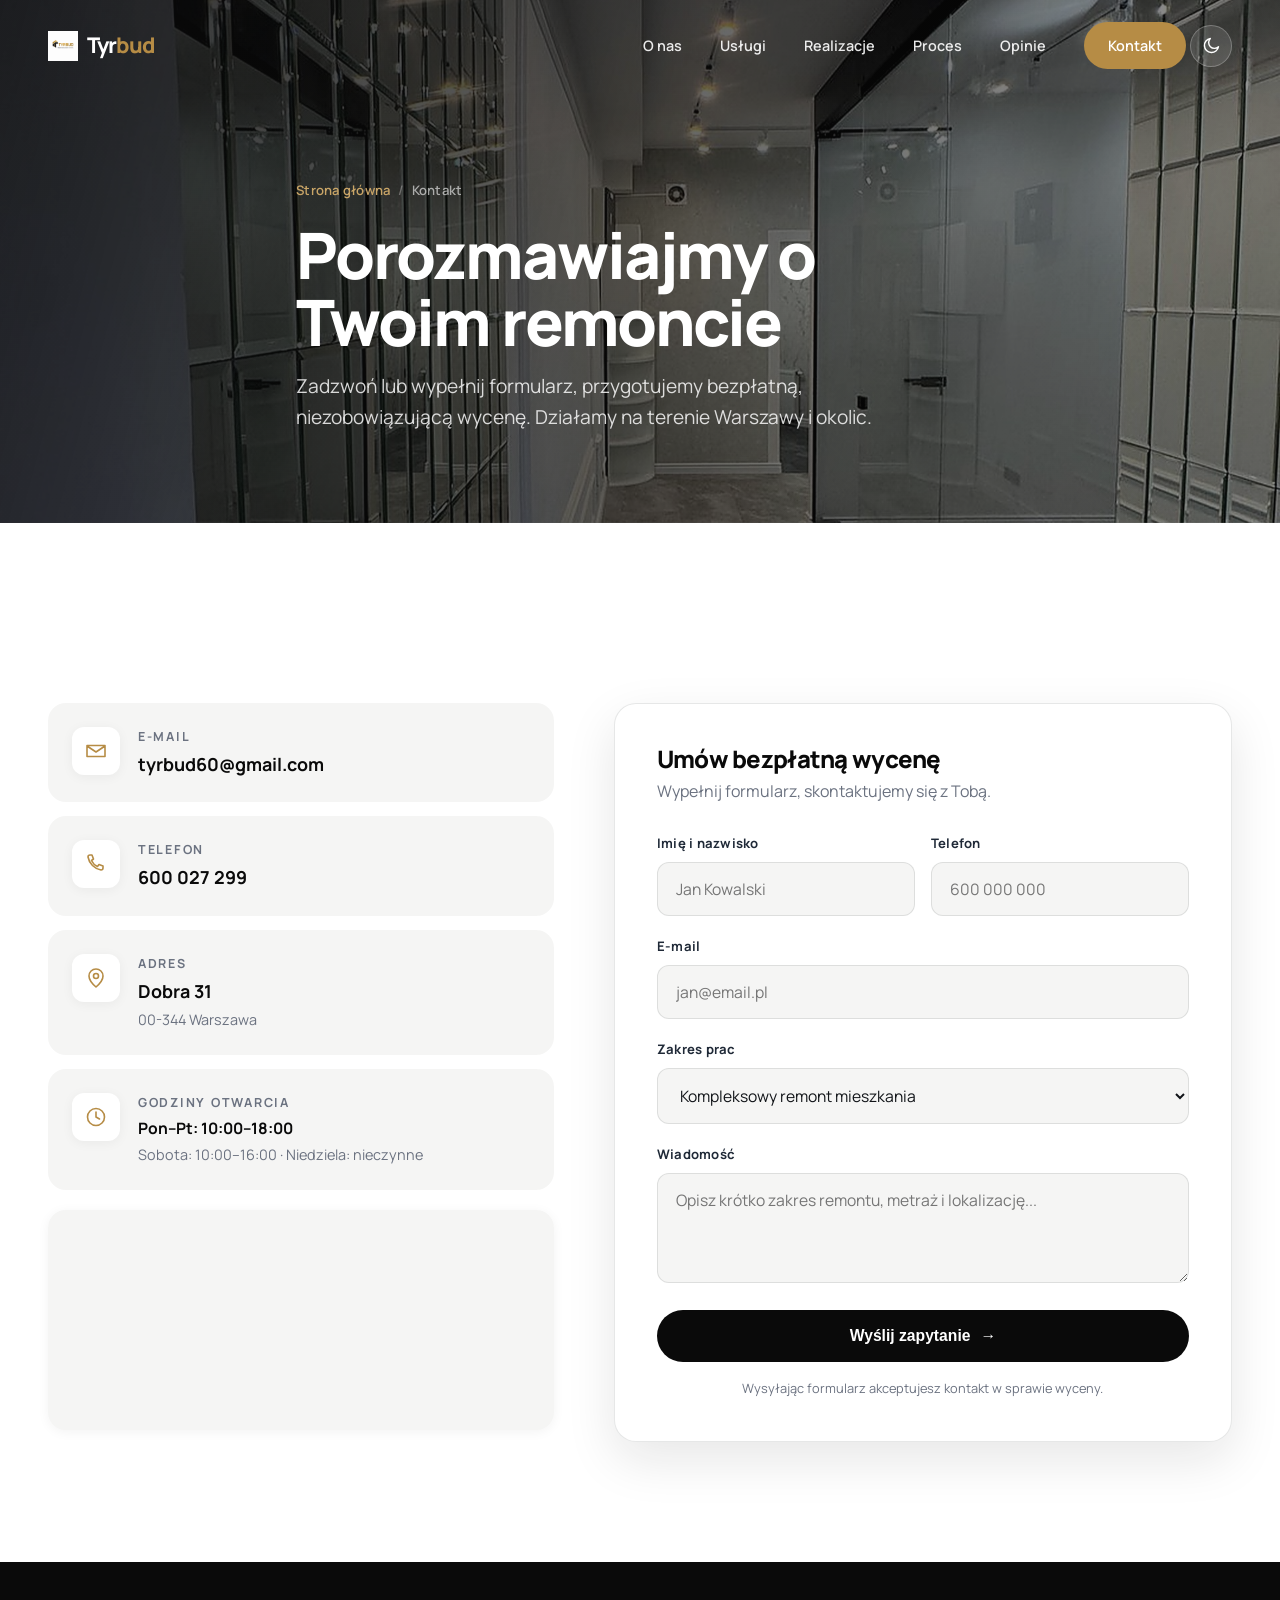
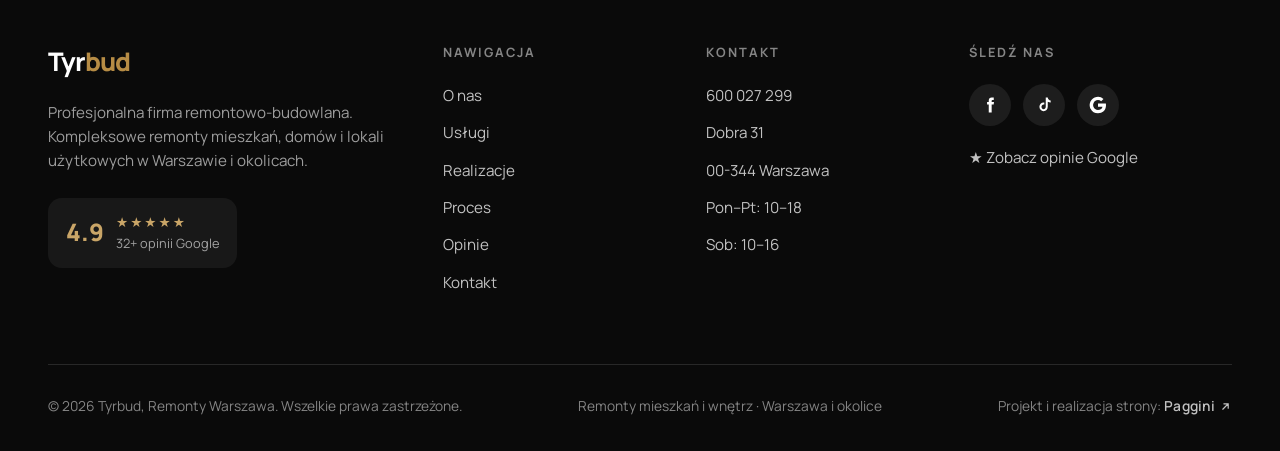
==== commit 112f6c53: "Add Paggini website credit to footer on all pages Co-Authored-By: Claude Opus 5.5 <noreply@anthropic" ====
--- a/kontakt.html
+++ b/kontakt.html
@@ -171,6 +171,7 @@
     <div class="foot-bottom">
       <div>© 2026 Tyrbud, Remonty Warszawa. Wszelkie prawa zastrzeżone.</div>
       <div>Remonty mieszkań i wnętrz · Warszawa i okolice</div>
+      <div class="foot-credit">Projekt i realizacja strony: <a href="https://paggini.com/" target="_blank" rel="noopener" title="Paggini – projektowanie stron internetowych">Paggini<svg viewBox="0 0 24 24" aria-hidden="true"><path d="M7 17 17 7M9 7h8v8"/></svg></a></div>
     </div>
   </div>
 </footer>
--- a/assets/style.css
+++ b/assets/style.css
@@ -439,6 +439,9 @@
 .foot-bottom{padding-top:30px;display:flex;justify-content:space-between;flex-wrap:wrap;gap:14px;font-size:.86rem;color:rgba(255,255,255,.5)}
 .foot-bottom a{color:rgba(255,255,255,.5)}
 .foot-bottom a:hover{color:var(--bronze-soft)}
+.foot-credit a{display:inline-flex;align-items:center;gap:4px;font-weight:600;color:rgba(255,255,255,.75);letter-spacing:.02em;transition:color .25s}
+.foot-credit svg{width:13px;height:13px;fill:none;stroke:currentColor;stroke-width:2.2;stroke-linecap:round;stroke-linejoin:round;transition:transform .25s}
+.foot-credit a:hover svg{transform:translate(2px,-2px)}
 
 /* ---------- REVEAL ANIMATION ---------- */
 .reveal{opacity:0;transform:translateY(38px);transition:opacity .9s var(--ease),transform .9s var(--ease)}
